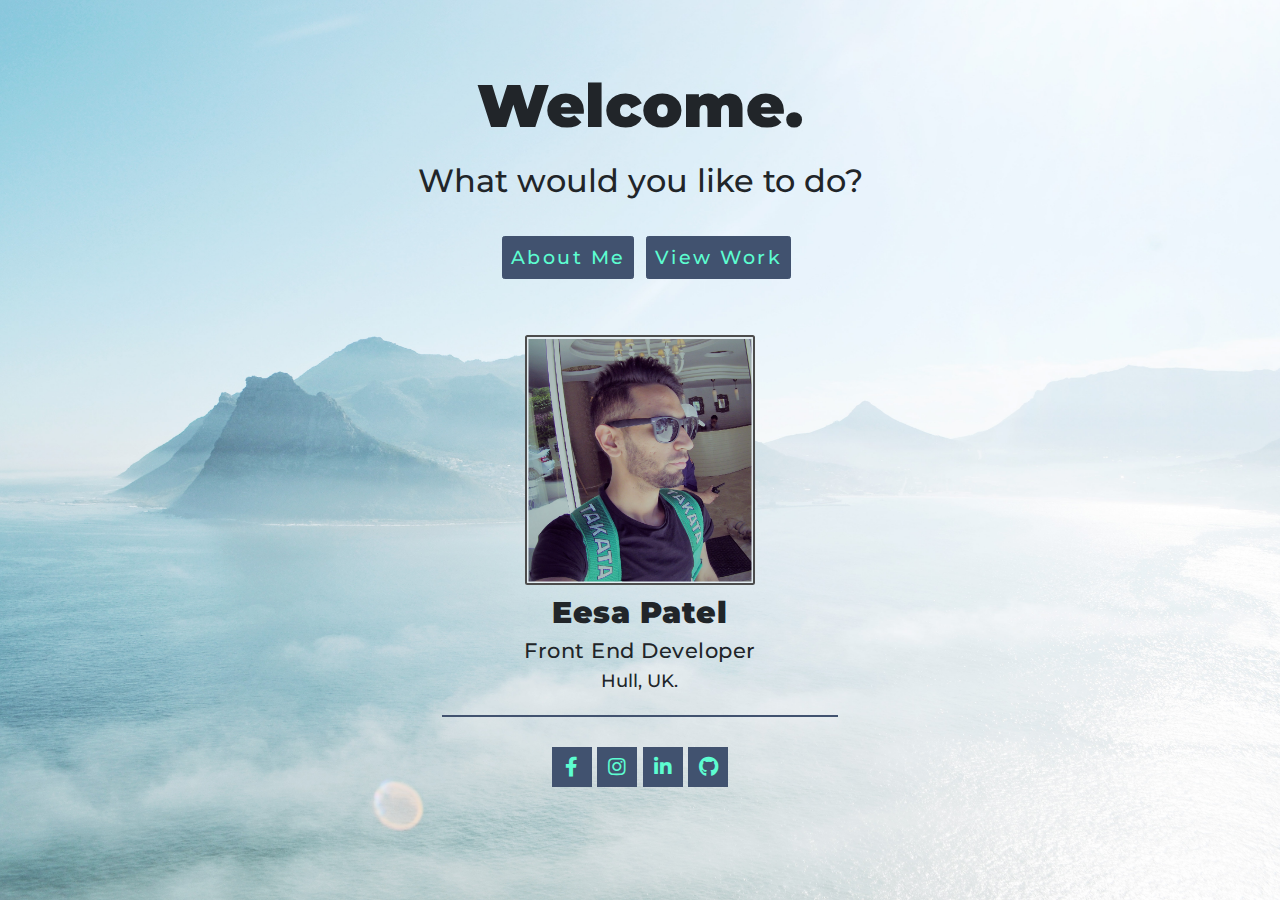
==== index.html @ b2e2aa35 "1.8 complete home page refactoring" ====
<!DOCTYPE html>
<html lang="en">
  <head>
    <meta charset="utf-8">
    <meta http-equiv="X-UA-Compatible" content="IE=edge">
    <meta name="viewport" content="width=device-width, initial-scale=1">

    <title>Eesa Patel</title>

    <link rel="icon" type="image/jpg" href="img/headshot.jpg">

    <!-- Bootstrap core CSS -->
    <link rel="stylesheet" href="https://stackpath.bootstrapcdn.com/bootstrap/4.1.1/css/bootstrap.min.css">
    <link rel="stylesheet"
    href="https://cdnjs.cloudflare.com/ajax/libs/animate.css/3.5.2/animate.min.css">
    <link rel="stylesheet" href="https://use.fontawesome.com/releases/v5.0.13/css/all.css">

    <link href="https://fonts.googleapis.com/css?family=Lato:400,700,900" rel="stylesheet">
    <link href="https://fonts.googleapis.com/css?family=Montserrat:500:600,700,900" rel="stylesheet">


    <!-- Custom styles for this template go here -->
    <link rel="stylesheet" href="css/styles.css">
    <link rel="stylesheet" href="css/colours.css">
    <link rel="stylesheet" href="css/typography.css">


  </head>

  <body>

		<div class="container-fluid hero-container">
      <div class="hero-inner">
		    <h1 class="welcome-1 montserrat-9 text-center mb2">Welcome.</h1>
		    <h2 class="welcome-2 montserrat-5 text-center mb3">What would you like to do?</h2>

			  <div class="button-container">
			    <div class="row no-gutters">
			      <div class="col-6 text-right">
			        <a class="btn home-nav-btn montserrat-5 shadow animated fadeInLeft" href="/about" role="button">About Me</a>
			      </div>
			      <div class="col-6 text-left">
			        <a class="btn home-nav-btn montserrat-5 shadow animated fadeInRight" href="/portfolio" role="button">View Work</a>
			      </div>
			    </div>
			  </div>

			  <div class="contact-thumbnail animated fadeIn">
			    <div class="row">
			      <div class="col-sm-6 offset-sm-3 col-md-4 offset-md-4 text-center">
			        <div class="thumbnail">
								<img src="img/headshot.jpg" class="img-fluid img-thumbnail mb1">
			          <div class="caption mb2">
			            <h3 class="my-name montserrat-9">Eesa Patel</h3>
			            <h6 class="my-occupation montserrat-5">Front End Developer</h6>
			            <p class="default-text">Hull, UK.</p>
			          </div>
			          <div class="home-icons">
			              <a href="https://www.facebook.com/eesa.patel" target="_blank">
			                <i class="fab fa-facebook-f background-primary color-secondary" aria-hidden="true"></i>
			              </a>
			              <a href="https://www.instagram.com/eesa516" target="_blank">
			                <i class="fab fa-instagram background-primary color-secondary" aria-hidden="true"></i>
			              </a>
			              <a href="https://www.linkedin.com/in/eesa-patel-a89942b1/" target="_blank">
			                <i class="fab fa-linkedin-in background-primary color-secondary" aria-hidden="true"></i>
			              </a>
			              <a href="https://github.com/eesa94" target="_blank">
			                <i class="fab fa-github background-primary color-secondary" aria-hidden="true"></i>
			              </a>
			          </div>
			        </div>
			      </div>
			    </div>
			  </div>
      </div>
		</div><!-- end hero container -->





    <!-- ============================= -->
    <!-- All your JavaScript comes now -->
    <!-- ============================= -->
    <script src="https://cdnjs.cloudflare.com/ajax/libs/jquery/3.2.1/jquery.min.js"></script>
    <!-- Bootstrap core JS -->
    <script src="https://stackpath.bootstrapcdn.com/bootstrap/4.1.1/js/bootstrap.min.js"></script>
    <!-- Can place script tags with JavaScript files here -->
    <script src="js/scripts.js"></script>
  </body>
</html>
---- css/styles.css ----
*, *::after, *::before {
  box-sizing: border-box;
}

html {
  font-size: 62.5%;
}

html, body {
  width: 100%;
  height: 100%;
  margin: 0;
  padding: 0;
  overflow-x: hidden;
}

body {
  text-align: center;
}

.main-section {
  padding: 68px 30px 0;
  transition: 300ms;
}

.btn.focus,
.btn:focus {
  box-shadow: none;
}


/*index.html*/
/*Hero Container*/
.hero-container {
  background-image: url("../img/carolinie-cavalli-99609-unsplash.jpg");
  background-position: center;
  background-repeat: no-repeat;
  background-size: cover;
  min-height: 100vh;
  width: 100%;
}
.hero-inner {
  padding-top: 70px;
}

.welcome-1 {
  font-size: 6rem;
}

.welcome-2 {
  font-size: 3.2rem;
}

.button-container {
  margin-bottom: 50px;
}

.home-nav-btn {
  margin: 6px;
  border: 1.6px solid #41526f;
  color: #5dfdd1;
  background-color: #41526f;
  font-size: 1.85rem;
  letter-spacing: 2.5px;
  line-height: 1.8;
}

.home-nav-btn:hover {
  color: #41526f;
  background-color: #5dfdd1;
  line-height: 1.8;
}

@media (max-width: 576px) {
  .button-container .col-6 {
    text-align: center;
  }
}

.img-thumbnail {
  height: 250px;
  padding: 1.5px;
  background-color: #e1ebf0;
  border: 2px solid #4c4c4c;
}

.my-name {
  margin-bottom: 7px;
  font-size: 3rem;
  letter-spacing: 0.5px;
}

.my-occupation {
  font-size: 2.1rem;
  letter-spacing: 0.5px;
}

.caption {
  cursor: default;
}

.home-icons {
  font-size: 2rem;
  padding-top: 30px;
}

.home-icons a {
  text-decoration: none;
}

.fab {
  width: 40px;
  padding: 10px;
  transition: 0.3s;
}


/*General styling*/
a:hover {
  text-decoration: none;
}

.index-header {
  font-family: 'Montserrat', sans-serif;
  font-weight: 900;
  font-size: 4.5rem;
  margin: 15px 0;
  cursor: default;
}

.mt1 {
  margin-top: 10px;
}

.mt2 {
  margin-top: 20px;
}

.mt3 {
  margin-top: 30px;
}

.mb1 {
  margin-bottom: 10px;
}

.mb2 {
  margin-bottom: 20px;
}

.mb3 {
  margin-bottom: 30px;
}

.nm {
  margin: 0;
}

.opaque {
    opacity: 0.5;
}

.left {
  text-align: left;
}

.right {
  text-align: right;
}

.justify {
  text-align: justify;
}

.smol-p {
  font-size: 1.3rem;
}

/*Animation styling*/
.fadeIn {
  animation-duration: 0.5s;
  animation-delay: 1s;
}

.fadeInLeft,
.fadeInRight,
.flipInX {
  animation-duration: 0.5s;
  animation-delay: 1s;
}

#icon-1 {
  animation-delay: 0.6s;
}

#icon-2 {
  animation-delay: 0.7s;
}

#icon-3 {
  animation-delay: 0.9s;
}

#icon-4 {
  animation-delay: 1.0s;
}

#icon-5 {
  animation-delay: 1.1s;
}

#icon-6 {
  animation-delay: 1.2s;
}
---- css/colours.css ----
a {
  color: #5dfdd1; }

.background-primary {
  background-color: #41526f; }

.color-primary {
  color: #41526f; }

.background-secondary {
  background-color: #5dfdd1; }

.color-secondary {
  color: #5dfdd1; }

.background-tertiary {
  background-color: #ccf9ff; }

.color-tertiary {
  color: #ccf9ff; }

.box-shadow {
  box-shadow: 2px 2px 7px #5dfdd1; }

#article-index a:visited {
  color: black; }

.unsplash-badge:hover {
  color: #5dfdd1; }

.article-body p::selection {
  background: #5dfdd1; }

.article-body a:hover {
  color: #41526f; }

.menu a:visited {
  color: #41526f; }

#back-to-blog:hover {
  background-color: #41526f;
  color: #5dfdd1; }

.blog-dropdown-button:hover {
  background-color: #41526f;
  color: #5dfdd1; }

#article-card {
  border: 1px solid #41526f; }

#article-card a:hover {
  background-color: transparent;
  color: #41526f; }

.modal-body h1 {
  border-bottom: 2px solid #5dfdd1; }

.nav-pills .nav-link.active {
  color: #41526f;
  background-color: #5dfdd1; }

.nav-pills a:visited {
  color: #5dfdd1; }

.nav-pills a:hover,
.nav-item a:hover,
#contact-button:hover,
#contact-button-second:hover {
  color: #41526f;
  background-color: #5dfdd1; }

#contact-button,
#contact-button-second {
  color: #5dfdd1;
  cursor: pointer; }

.sidebar-icons {
  border-top: 2px solid #41526f; }
  .sidebar-icons i:hover {
    color: #41526f;
    background-color: #5dfdd1; }

.modal-section button,
.modal-section-mobile button {
  border: 2px solid #41526f; }

.modal-section button:hover,
.modal-section-mobile button:hover {
  background-color: #41526f;
  border-color: #41526f;
  color: #5dfdd1; }

.modal-section .btn:active,
.modal-section .btn:focus {
  background-color: #5dfdd1;
  color: #41526f; }

.close:hover {
  color: #41526f;
  background-color: #5dfdd1;
  opacity: 1; }

#send-btn {
  border-color: #41526f !important;
  background-color: #5dfdd1;
  color: #41526f; }
  #send-btn:hover {
    background-color: #41526f;
    color: #5dfdd1; }

.home-icons {
  border-top: 2px solid #41526f; }

.fab:hover {
  background-color: #5dfdd1;
  color: #41526f; }

#project-index a:visited {
  color: black; }

.project-body p::selection {
  background: #5dfdd1; }

.project-body a:hover {
  color: #41526f; }

#back-to-portfolio:hover {
  background-color: #41526f;
  color: #5dfdd1; }

.project-dropdown-button:hover {
  background-color: #41526f;
  color: #5dfdd1; }

#project-card {
  border: 1px solid #41526f; }

#project-card a:hover {
  background-color: transparent;
  color: #41526f; }

.project-btn {
  background-color: #ccf9ff;
  color: #41526f; }
  .project-btn a:hover {
    color: #41526f; }

/*# sourceMappingURL=colours.css.map */
---- css/typography.css ----
.montserrat-5 {
  font-family: 'Montserrat', sans-serif;
  font-weight: 500;
}

.montserrat-6 {
  font-family: 'Montserrat', sans-serif;
  font-weight: 600;
}

.montserrat-7 {
  font-family: 'Montserrat', sans-serif;
  font-weight: 700;
}

.montserrat-9 {
  font-family: 'Montserrat', sans-serif;
  font-weight: 900;
}

.default-text {
  font-family: 'Montserrat', sans-serif;
  font-weight: 500;
  font-size: 1.8rem;
}
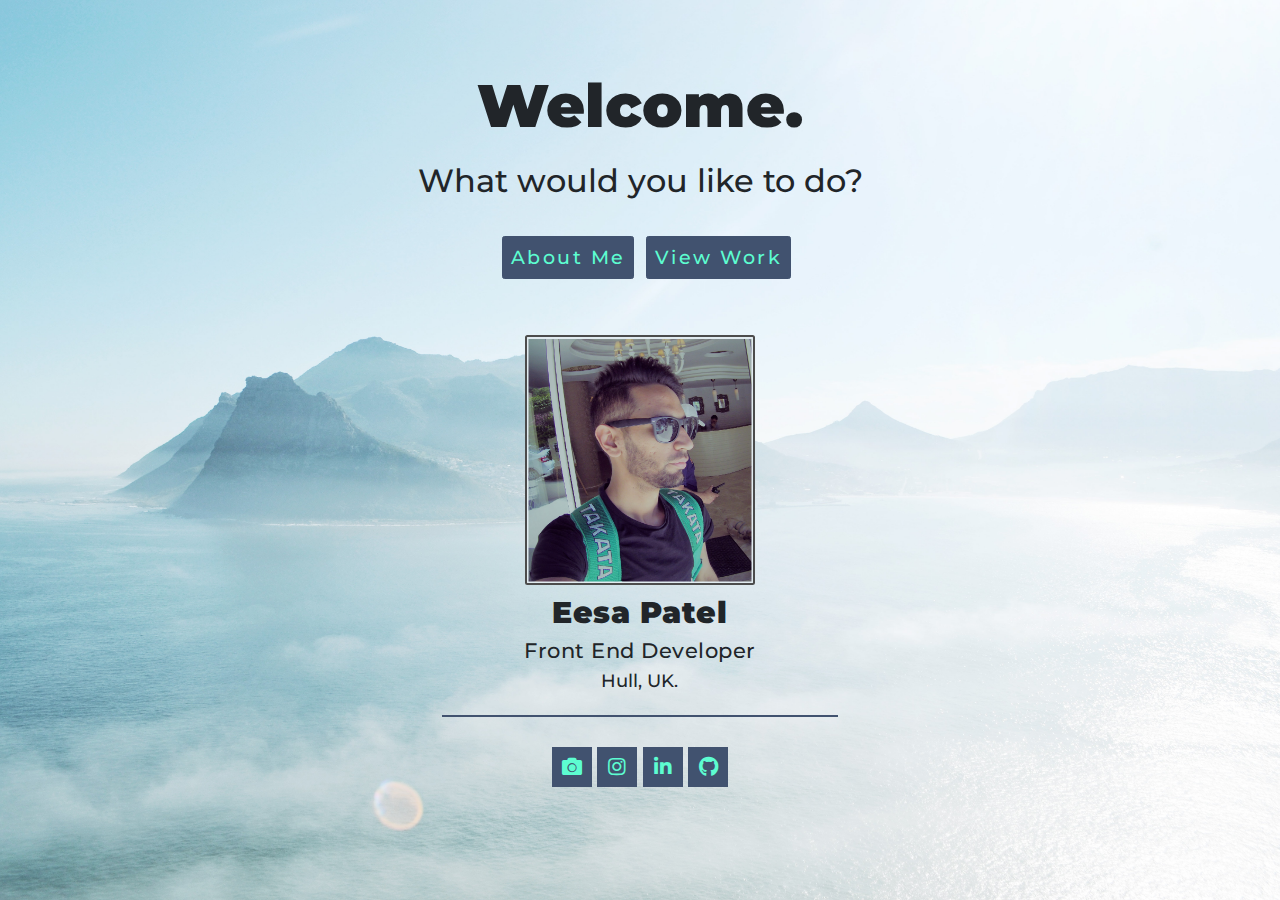
==== commit 93abed72: "3.3 swap facebook link for unsplash profile" ====
--- a/index.html
+++ b/index.html
@@ -37,10 +37,10 @@
 			  <div class="button-container">
 			    <div class="row no-gutters">
 			      <div class="col-6 text-right">
-			        <a class="btn home-nav-btn montserrat-5 shadow animated fadeInLeft" href="/about" role="button">About Me</a>
+			        <a class="btn home-nav-btn montserrat-5 shadow animated fadeInLeft" href="about.html" role="button">About Me</a>
 			      </div>
 			      <div class="col-6 text-left">
-			        <a class="btn home-nav-btn montserrat-5 shadow animated fadeInRight" href="/portfolio" role="button">View Work</a>
+			        <a class="btn home-nav-btn montserrat-5 shadow animated fadeInRight" href="portfolio.html" role="button">View Work</a>
 			      </div>
 			    </div>
 			  </div>
@@ -55,18 +55,18 @@
 			            <h6 class="my-occupation montserrat-5">Front End Developer</h6>
 			            <p class="default-text">Hull, UK.</p>
 			          </div>
-			          <div class="home-icons">
-			              <a href="https://www.facebook.com/eesa.patel" target="_blank">
-			                <i class="fab fa-facebook-f background-primary color-secondary" aria-hidden="true"></i>
+			          <div class="home-icons-container">
+			              <a href="https://unsplash.com/@eesa94" target="_blank" title="View my photos on Unsplash">
+			                <i class="fas fa-camera background-primary color-secondary home-icon" aria-hidden="true"></i>
 			              </a>
-			              <a href="https://www.instagram.com/eesa516" target="_blank">
-			                <i class="fab fa-instagram background-primary color-secondary" aria-hidden="true"></i>
+			              <a href="https://www.instagram.com/eesa516" target="_blank" title="Follow me on Instagram">
+			                <i class="fab fa-instagram background-primary color-secondary home-icon" aria-hidden="true"></i>
 			              </a>
-			              <a href="https://www.linkedin.com/in/eesa-patel-a89942b1/" target="_blank">
-			                <i class="fab fa-linkedin-in background-primary color-secondary" aria-hidden="true"></i>
+			              <a href="https://www.linkedin.com/in/eesa-patel-a89942b1/" target="_blank" title="Connect with me on LinkedIn">
+			                <i class="fab fa-linkedin-in background-primary color-secondary home-icon" aria-hidden="true"></i>
 			              </a>
-			              <a href="https://github.com/eesa94" target="_blank">
-			                <i class="fab fa-github background-primary color-secondary" aria-hidden="true"></i>
+			              <a href="https://github.com/eesa94" target="_blank" title="View my GitHub profile">
+			                <i class="fab fa-github background-primary color-secondary home-icon" aria-hidden="true"></i>
 			              </a>
 			          </div>
 			        </div>
--- a/css/styles.css
+++ b/css/styles.css
@@ -19,8 +19,8 @@
 }
 
 .main-section {
-  padding: 68px 30px 0;
-  transition: 300ms;
+  padding: 77px 30px 0;
+  transition: 0.3s;
 }
 
 .btn.focus,
@@ -71,12 +71,6 @@
   line-height: 1.8;
 }
 
-@media (max-width: 576px) {
-  .button-container .col-6 {
-    text-align: center;
-  }
-}
-
 .img-thumbnail {
   height: 250px;
   padding: 1.5px;
@@ -99,16 +93,16 @@
   cursor: default;
 }
 
-.home-icons {
+.home-icons-container {
   font-size: 2rem;
   padding-top: 30px;
 }
 
-.home-icons a {
+.home-icons-contaniner a {
   text-decoration: none;
 }
 
-.fab {
+.home-icon {
   width: 40px;
   padding: 10px;
   transition: 0.3s;
@@ -121,8 +115,6 @@
 }
 
 .index-header {
-  font-family: 'Montserrat', sans-serif;
-  font-weight: 900;
   font-size: 4.5rem;
   margin: 15px 0;
   cursor: default;
@@ -160,14 +152,6 @@
     opacity: 0.5;
 }
 
-.left {
-  text-align: left;
-}
-
-.right {
-  text-align: right;
-}
-
 .justify {
   text-align: justify;
 }
@@ -175,6 +159,7 @@
 .smol-p {
   font-size: 1.3rem;
 }
+
 
 /*Animation styling*/
 .fadeIn {
@@ -212,3 +197,20 @@
 #icon-6 {
   animation-delay: 1.2s;
 }
+
+
+/*Media */
+@media (max-width: 576px) {
+  html {
+    font-size: 50%;
+  }
+
+  .hero-inner {
+    padding-top: 20px;
+    padding-bottom: 20px;
+  }
+
+  .button-container .col-6 {
+    text-align: center;
+  }
+}
--- a/css/colours.css
+++ b/css/colours.css
@@ -108,10 +108,10 @@
     background-color: #41526f;
     color: #5dfdd1; }
 
-.home-icons {
+.home-icons-container {
   border-top: 2px solid #41526f; }
 
-.fab:hover {
+.home-icon:hover {
   background-color: #5dfdd1;
   color: #41526f; }
 
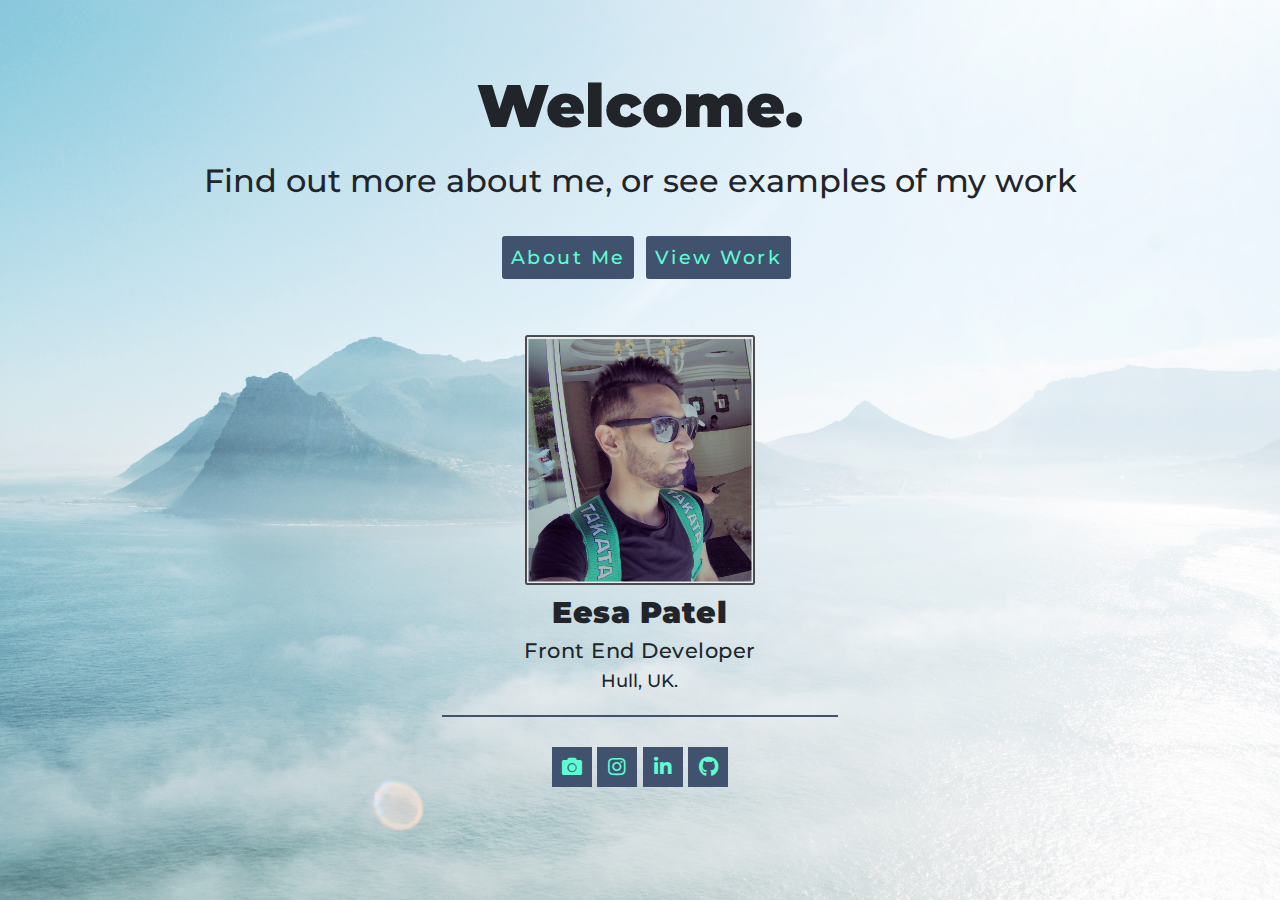
==== commit 8680b0cd: "refactor about section; slightly modify homepage" ====
--- a/index.html
+++ b/index.html
@@ -32,7 +32,7 @@
 		<div class="container-fluid hero-container">
       <div class="hero-inner">
 		    <h1 class="welcome-1 montserrat-9 text-center mb2">Welcome.</h1>
-		    <h2 class="welcome-2 montserrat-5 text-center mb3">What would you like to do?</h2>
+		    <h2 class="welcome-2 montserrat-5 text-center mb3">Find out more about me, or see examples of my work</h2>
 
 			  <div class="button-container">
 			    <div class="row no-gutters">
@@ -45,7 +45,7 @@
 			    </div>
 			  </div>
 
-			  <div class="contact-thumbnail animated fadeIn">
+			  <div class="contact-thumbnail animated fadeIn fadeIn-1">
 			    <div class="row">
 			      <div class="col-sm-6 offset-sm-3 col-md-4 offset-md-4 text-center">
 			        <div class="thumbnail">
--- a/css/styles.css
+++ b/css/styles.css
@@ -164,6 +164,10 @@
 /*Animation styling*/
 .fadeIn {
   animation-duration: 0.5s;
+  animation-delay: 0.5s;
+}
+
+.fadeIn-1 {
   animation-delay: 1s;
 }
 
--- a/css/colours.css
+++ b/css/colours.css
@@ -22,34 +22,7 @@
 .box-shadow {
   box-shadow: 2px 2px 7px #5dfdd1; }
 
-#article-index a:visited {
-  color: black; }
-
-.unsplash-badge:hover {
-  color: #5dfdd1; }
-
-.article-body p::selection {
-  background: #5dfdd1; }
-
-.article-body a:hover {
-  color: #41526f; }
-
 .menu a:visited {
-  color: #41526f; }
-
-#back-to-blog:hover {
-  background-color: #41526f;
-  color: #5dfdd1; }
-
-.blog-dropdown-button:hover {
-  background-color: #41526f;
-  color: #5dfdd1; }
-
-#article-card {
-  border: 1px solid #41526f; }
-
-#article-card a:hover {
-  background-color: transparent;
   color: #41526f; }
 
 .modal-body h1 {
@@ -115,7 +88,7 @@
   background-color: #5dfdd1;
   color: #41526f; }
 
-#project-index a:visited {
+.project-index a:visited {
   color: black; }
 
 .project-body p::selection {
@@ -140,9 +113,11 @@
   color: #41526f; }
 
 .project-btn {
-  background-color: #ccf9ff;
-  color: #41526f; }
-  .project-btn a:hover {
-    color: #41526f; }
+  background-color: #41526f;
+  color: #5dfdd1; }
+  .project-btn:hover {
+    background-color: #5dfdd1; }
+    .project-btn:hover a, .project-btn:hover i {
+      color: #41526f; }
 
 /*# sourceMappingURL=colours.css.map */
--- a/css/typography.css
+++ b/css/typography.css
@@ -23,3 +23,7 @@
   font-weight: 500;
   font-size: 1.8rem;
 }
+
+.white {
+  color: white;
+}
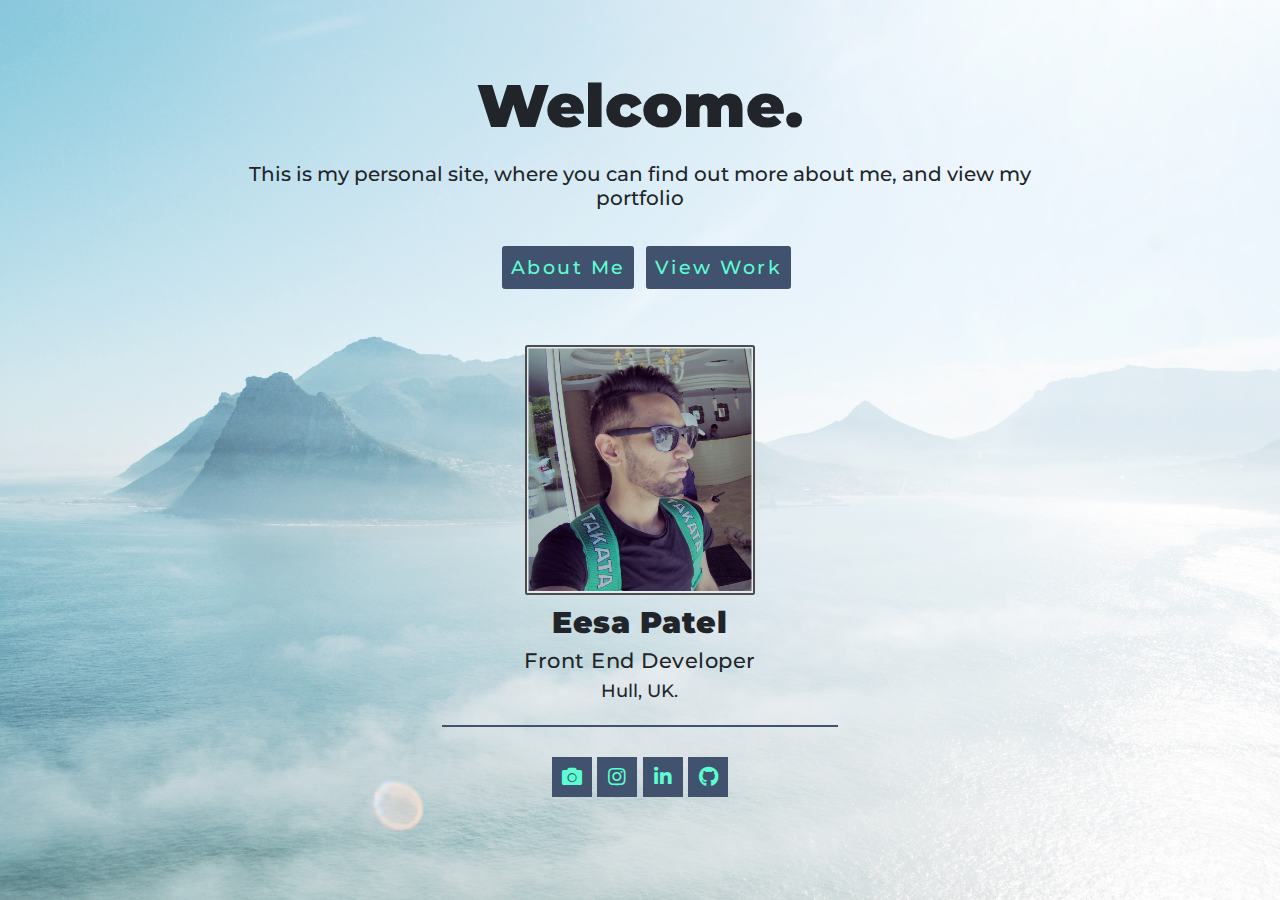
==== commit ce760106: "modify welcome header" ====
--- a/index.html
+++ b/index.html
@@ -32,7 +32,11 @@
 		<div class="container-fluid hero-container">
       <div class="hero-inner">
 		    <h1 class="welcome-1 montserrat-9 text-center mb2">Welcome.</h1>
-		    <h2 class="welcome-2 montserrat-5 text-center mb3">Find out more about me, or see examples of my work</h2>
+        <div class="row">
+          <div class="col-10 offset-1 col-md-8 offset-md-2">
+            <h2 class="welcome-2 montserrat-5 text-center mb3">This is my personal site, where you can find out more about me, and view my portfolio</h2>
+          </div>
+        </div>
 
 			  <div class="button-container">
 			    <div class="row no-gutters">
@@ -80,9 +84,6 @@
 
 
 
-    <!-- ============================= -->
-    <!-- All your JavaScript comes now -->
-    <!-- ============================= -->
     <script src="https://cdnjs.cloudflare.com/ajax/libs/jquery/3.2.1/jquery.min.js"></script>
     <!-- Bootstrap core JS -->
     <script src="https://stackpath.bootstrapcdn.com/bootstrap/4.1.1/js/bootstrap.min.js"></script>
--- a/css/styles.css
+++ b/css/styles.css
@@ -8,7 +8,7 @@
 
 html, body {
   width: 100%;
-  height: 100%;
+  /*height: 100%;*/
   margin: 0;
   padding: 0;
   overflow-x: hidden;
@@ -19,8 +19,9 @@
 }
 
 .main-section {
-  padding: 77px 30px 0;
+  padding: 80px 30px 0;
   transition: 0.3s;
+  min-height: 100vh;
 }
 
 .btn.focus,
@@ -48,7 +49,7 @@
 }
 
 .welcome-2 {
-  font-size: 3.2rem;
+  font-size: 2.0rem;
 }
 
 .button-container {
@@ -116,7 +117,7 @@
 
 .index-header {
   font-size: 4.5rem;
-  margin: 15px 0;
+  margin: 40px 0 80px;
   cursor: default;
 }
 
@@ -217,4 +218,21 @@
   .button-container .col-6 {
     text-align: center;
   }
-}
+
+  .img-thumbnail {
+    height: 150px;
+  }
+}
+
+
+/*Footer*/
+footer {
+  height: 100px;
+  font-size: 2.5rem;
+}
+
+footer i {
+  width: 45px;
+  padding: 7px;
+  transition: 0.2s;
+}
--- a/css/colours.css
+++ b/css/colours.css
@@ -28,6 +28,9 @@
 .modal-body h1 {
   border-bottom: 2px solid #5dfdd1; }
 
+.hamburger-inner, .hamburger-inner::before, .hamburger-inner::after {
+  background-color: #5dfdd1 !important; }
+
 .nav-pills .nav-link.active {
   color: #41526f;
   background-color: #5dfdd1; }
@@ -36,22 +39,13 @@
   color: #5dfdd1; }
 
 .nav-pills a:hover,
-.nav-item a:hover,
-#contact-button:hover,
-#contact-button-second:hover {
+.nav-item a:hover {
+  color: #5dfdd1;
+  opacity: 0.7; }
+
+footer i:hover {
   color: #41526f;
   background-color: #5dfdd1; }
-
-#contact-button,
-#contact-button-second {
-  color: #5dfdd1;
-  cursor: pointer; }
-
-.sidebar-icons {
-  border-top: 2px solid #41526f; }
-  .sidebar-icons i:hover {
-    color: #41526f;
-    background-color: #5dfdd1; }
 
 .modal-section button,
 .modal-section-mobile button {
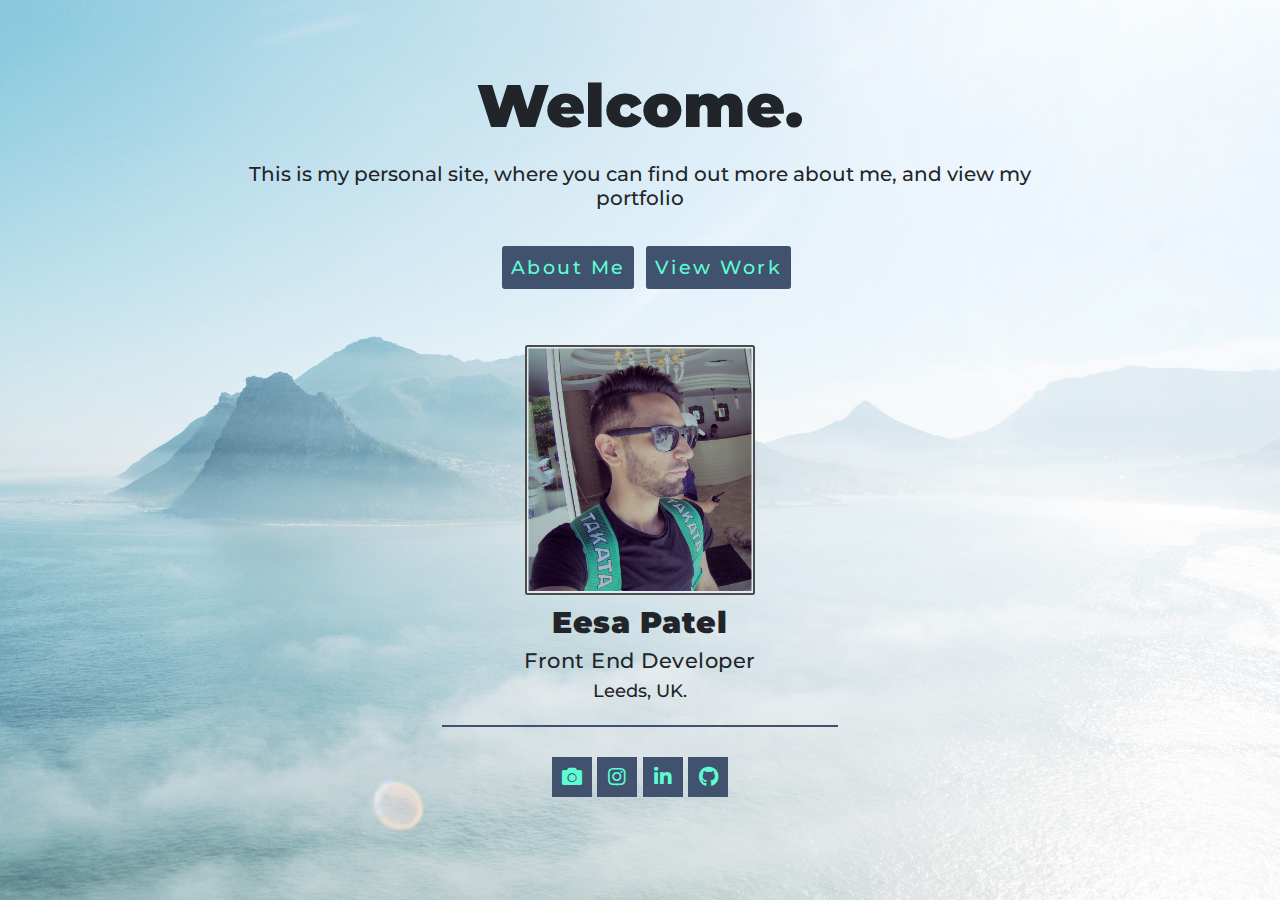
==== commit 077cb598: "change location on homepage" ====
--- a/index.html
+++ b/index.html
@@ -57,7 +57,7 @@
 			          <div class="caption mb2">
 			            <h3 class="my-name montserrat-9">Eesa Patel</h3>
 			            <h6 class="my-occupation montserrat-5">Front End Developer</h6>
-			            <p class="default-text">Hull, UK.</p>
+			            <p class="default-text">Leeds, UK.</p>
 			          </div>
 			          <div class="home-icons-container">
 			              <a href="https://unsplash.com/@eesa94" target="_blank" title="View my photos on Unsplash">
